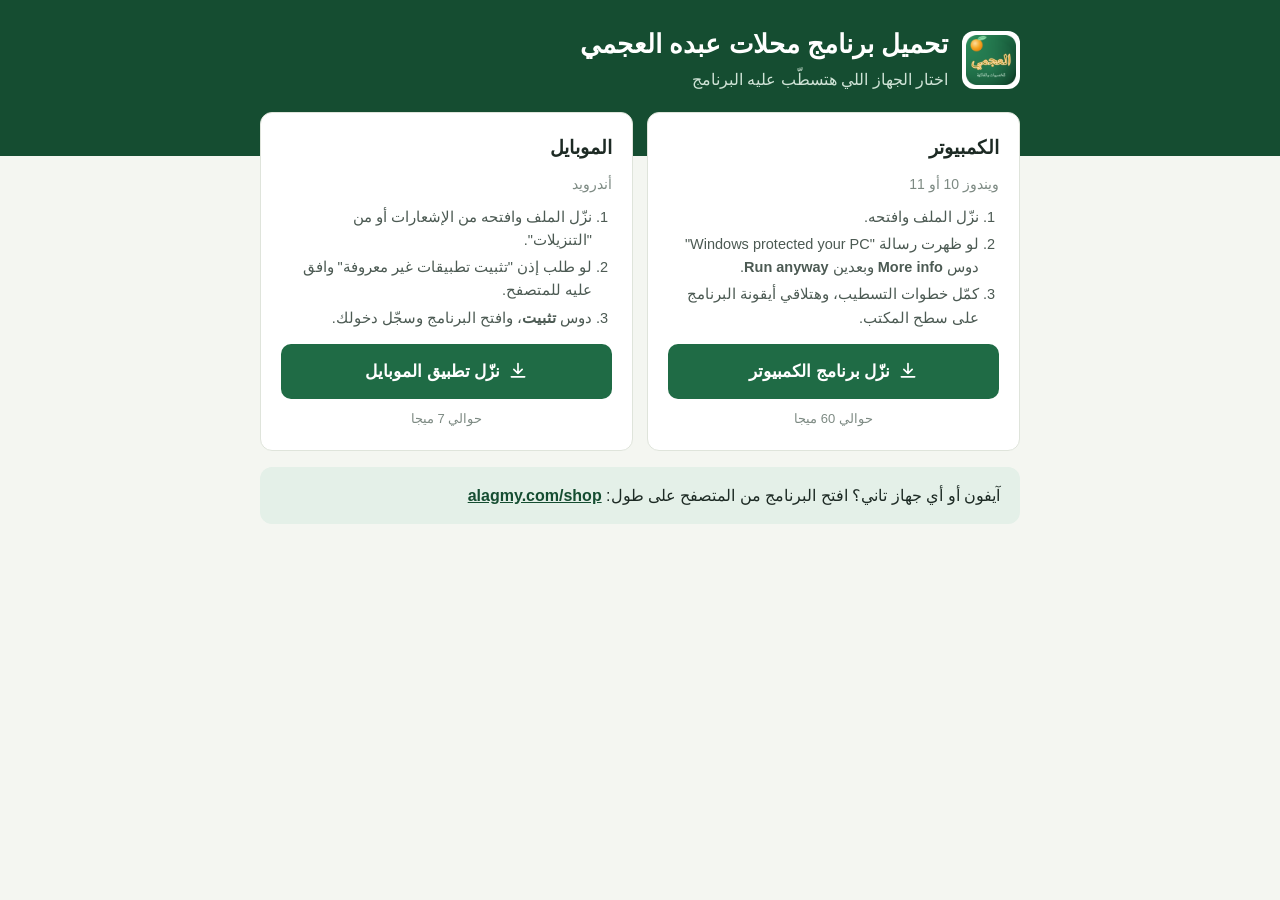
==== docs/download/index.html @ 7270cb7d "Host app downloads on the site: download page, update_downloads RPC, settings section Co-Authored-By" ====
<!doctype html>
<html lang="ar" dir="rtl">
<head>
<meta charset="utf-8">
<meta name="viewport" content="width=device-width, initial-scale=1">
<title>تحميل برنامج محلات عبده العجمي</title>
<link rel="icon" href="../img/favicon.png">
<link rel="stylesheet" href="../css/fonts.css">
<style>
  :root { --ink:#1d2a24; --ink-2:#4c5a53; --ink-3:#7d8a83; --paper:#f4f6f1; --line:#dfe4db;
          --crate:#1f6b45; --crate-deep:#154d31; --crate-soft:#e4f0e8; --citrus:#e89a0c; }
  * { box-sizing: border-box; }
  body { margin:0; font-family:"IBM Plex Sans Arabic","Segoe UI",Tahoma,sans-serif; color:var(--ink);
         background:var(--paper); line-height:1.6; font-size:16px; }
  header { background:var(--crate-deep); color:#fff; padding:28px 20px 64px; }
  .wrap { max-width:760px; margin:0 auto; }
  .brand { display:flex; align-items:center; gap:14px; }
  .brand img { width:58px; height:58px; border-radius:12px; background:#fff; padding:4px; }
  h1 { margin:0; font-size:26px; line-height:1.25; }
  header p { margin:6px 0 0; color:#cfe3d6; }
  main { margin-top:-44px; padding:0 16px 40px; }
  .pick { display:grid; grid-template-columns:1fr 1fr; gap:14px; }
  .card { background:#fff; border:1px solid var(--line); border-radius:12px; padding:20px;
          display:flex; flex-direction:column; gap:10px; }
  .card.mine { border:2px solid var(--crate); }
  .card h2 { margin:0; font-size:19px; }
  .card .for { color:var(--ink-3); font-size:14px; margin:0; }
  .btn { display:flex; align-items:center; justify-content:center; gap:8px; text-decoration:none;
         background:var(--crate); color:#fff; font-weight:700; font-size:17px; padding:14px 16px;
         border-radius:10px; margin-top:auto; }
  .btn:hover { background:var(--crate-deep); }
  .btn:focus-visible { outline:3px solid var(--citrus); outline-offset:2px; }
  .btn svg { width:20px; height:20px; }
  .size { color:var(--ink-3); font-size:13px; text-align:center; margin:0; }
  ol { margin:0; padding-inline-start:20px; color:var(--ink-2); font-size:14.5px; }
  ol li { margin-bottom:4px; }
  .web { margin-top:16px; background:var(--crate-soft); border-radius:12px; padding:16px 20px; }
  .web a { color:var(--crate-deep); font-weight:700; }
  @media (max-width:600px) { .pick { grid-template-columns:1fr; } h1 { font-size:22px; } }
</style>
</head>
<body>
<header><div class="wrap brand">
  <img src="../img/logo.png" alt="">
  <div><h1>تحميل برنامج محلات عبده العجمي</h1><p>اختار الجهاز اللي هتسطّب عليه البرنامج</p></div>
</div></header>

<main><div class="wrap">
  <div class="pick">
    <section class="card" id="win">
      <h2>الكمبيوتر</h2>
      <p class="for">ويندوز 10 أو 11</p>
      <ol>
        <li>نزّل الملف وافتحه.</li>
        <li>لو ظهرت رسالة "Windows protected your PC" دوس <b>More info</b> وبعدين <b>Run anyway</b>.</li>
        <li>كمّل خطوات التسطيب، وهتلاقي أيقونة البرنامج على سطح المكتب.</li>
      </ol>
      <a class="btn" href="AlagamySetup.exe" download><svg viewBox="0 0 24 24" fill="none" stroke="currentColor" stroke-width="2" stroke-linecap="round" stroke-linejoin="round" aria-hidden="true"><path d="M12 3v12m0 0l-5-5m5 5l5-5M4 19h16"/></svg>نزّل برنامج الكمبيوتر</a>
      <p class="size">حوالي 60 ميجا</p>
    </section>

    <section class="card" id="android">
      <h2>الموبايل</h2>
      <p class="for">أندرويد</p>
      <ol>
        <li>نزّل الملف وافتحه من الإشعارات أو من "التنزيلات".</li>
        <li>لو طلب إذن "تثبيت تطبيقات غير معروفة" وافق عليه للمتصفح.</li>
        <li>دوس <b>تثبيت</b>، وافتح البرنامج وسجّل دخولك.</li>
      </ol>
      <a class="btn" href="Alagamy.apk" download><svg viewBox="0 0 24 24" fill="none" stroke="currentColor" stroke-width="2" stroke-linecap="round" stroke-linejoin="round" aria-hidden="true"><path d="M12 3v12m0 0l-5-5m5 5l5-5M4 19h16"/></svg>نزّل تطبيق الموبايل</a>
      <p class="size">حوالي 7 ميجا</p>
    </section>
  </div>

  <div class="web">آيفون أو أي جهاز تاني؟ افتح البرنامج من المتصفح على طول:
    <a href="../" dir="ltr">alagmy.com/shop</a></div>
</div></main>

<script>
  // نبيّن الاختيار المناسب للجهاز اللي فاتح الصفحة
  var a = /android/i.test(navigator.userAgent);
  var w = /windows/i.test(navigator.userAgent);
  if (a) { var c = document.getElementById('android'); c.classList.add('mine'); c.parentNode.prepend(c); }
  else if (w) document.getElementById('win').classList.add('mine');
</script>
</body>
</html>
---- docs/css/fonts.css ----
/* الخطوط بتتحط هنا وقت بناء البرنامج علشان يشتغل من غير نت */
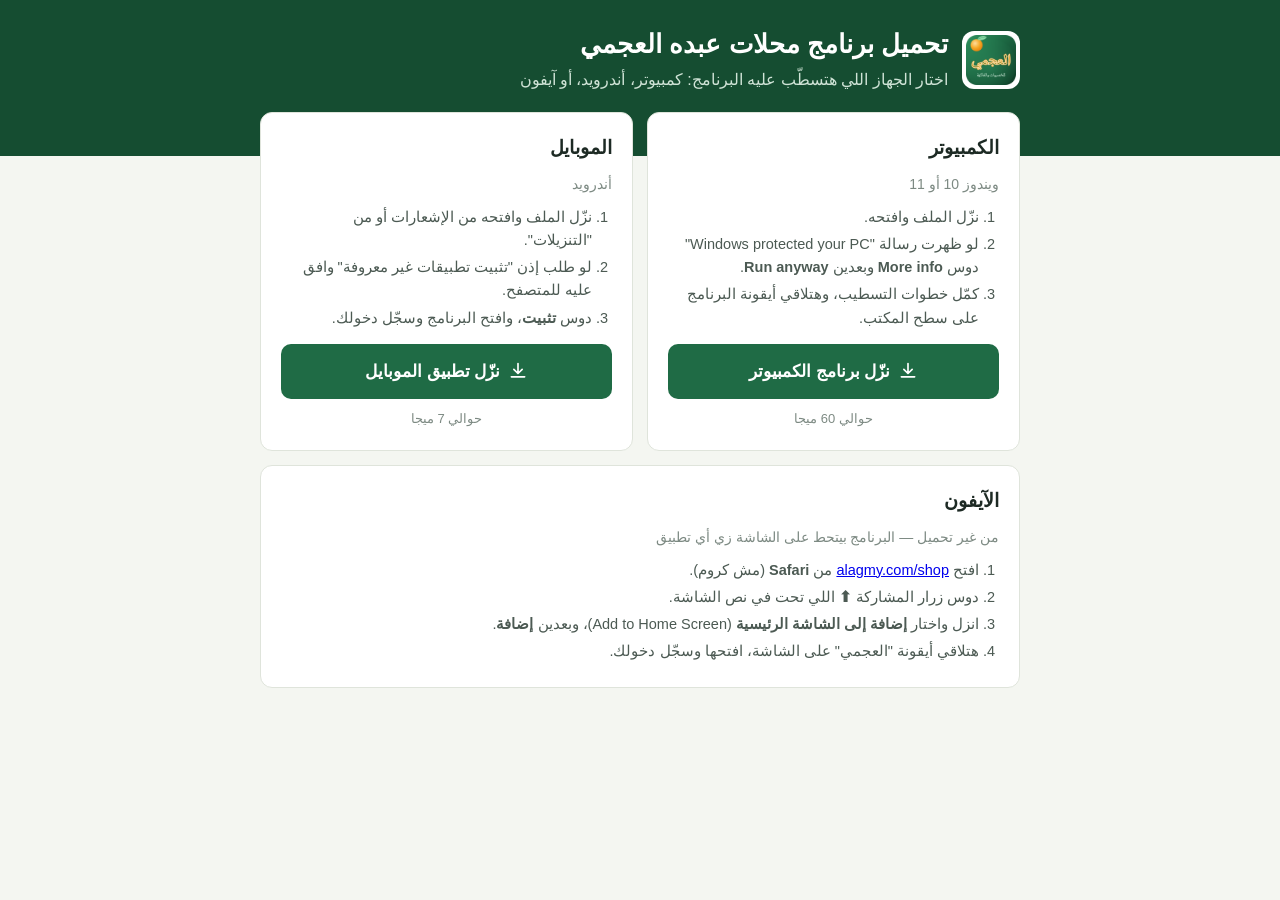
==== commit b55475c6: "iPhone: home-screen app meta tags and install steps on the download page Co-Authored-By: Claude Opus" ====
--- a/docs/download/index.html
+++ b/docs/download/index.html
@@ -34,6 +34,7 @@
   .size { color:var(--ink-3); font-size:13px; text-align:center; margin:0; }
   ol { margin:0; padding-inline-start:20px; color:var(--ink-2); font-size:14.5px; }
   ol li { margin-bottom:4px; }
+  .ios { margin-top:14px; }
   .web { margin-top:16px; background:var(--crate-soft); border-radius:12px; padding:16px 20px; }
   .web a { color:var(--crate-deep); font-weight:700; }
   @media (max-width:600px) { .pick { grid-template-columns:1fr; } h1 { font-size:22px; } }
@@ -42,7 +43,7 @@
 <body>
 <header><div class="wrap brand">
   <img src="../img/logo.png" alt="">
-  <div><h1>تحميل برنامج محلات عبده العجمي</h1><p>اختار الجهاز اللي هتسطّب عليه البرنامج</p></div>
+  <div><h1>تحميل برنامج محلات عبده العجمي</h1><p>اختار الجهاز اللي هتسطّب عليه البرنامج: كمبيوتر، أندرويد، أو آيفون</p></div>
 </div></header>
 
 <main><div class="wrap">
@@ -72,15 +73,25 @@
     </section>
   </div>
 
-  <div class="web">آيفون أو أي جهاز تاني؟ افتح البرنامج من المتصفح على طول:
-    <a href="../" dir="ltr">alagmy.com/shop</a></div>
+  <section class="card ios" id="ios">
+    <h2>الآيفون</h2>
+    <p class="for">من غير تحميل — البرنامج بيتحط على الشاشة زي أي تطبيق</p>
+    <ol>
+      <li>افتح <a href="../" dir="ltr">alagmy.com/shop</a> من <b>Safari</b> (مش كروم).</li>
+      <li>دوس زرار المشاركة <b>⬆︎</b> اللي تحت في نص الشاشة.</li>
+      <li>انزل واختار <b>إضافة إلى الشاشة الرئيسية</b> (Add to Home Screen)، وبعدين <b>إضافة</b>.</li>
+      <li>هتلاقي أيقونة "العجمي" على الشاشة، افتحها وسجّل دخولك.</li>
+    </ol>
+  </section>
 </div></main>
 
 <script>
   // نبيّن الاختيار المناسب للجهاز اللي فاتح الصفحة
   var a = /android/i.test(navigator.userAgent);
   var w = /windows/i.test(navigator.userAgent);
-  if (a) { var c = document.getElementById('android'); c.classList.add('mine'); c.parentNode.prepend(c); }
+  var i = /iphone|ipad|ipod/i.test(navigator.userAgent) || (/macintosh/i.test(navigator.userAgent) && 'ontouchend' in document);
+  if (i) { var s = document.getElementById('ios'); s.classList.add('mine'); var m = document.querySelector('main .wrap'); m.prepend(s); s.style.marginTop = '0'; s.style.marginBottom = '14px'; }
+  else if (a) { var c = document.getElementById('android'); c.classList.add('mine'); c.parentNode.prepend(c); }
   else if (w) document.getElementById('win').classList.add('mine');
 </script>
 </body>
